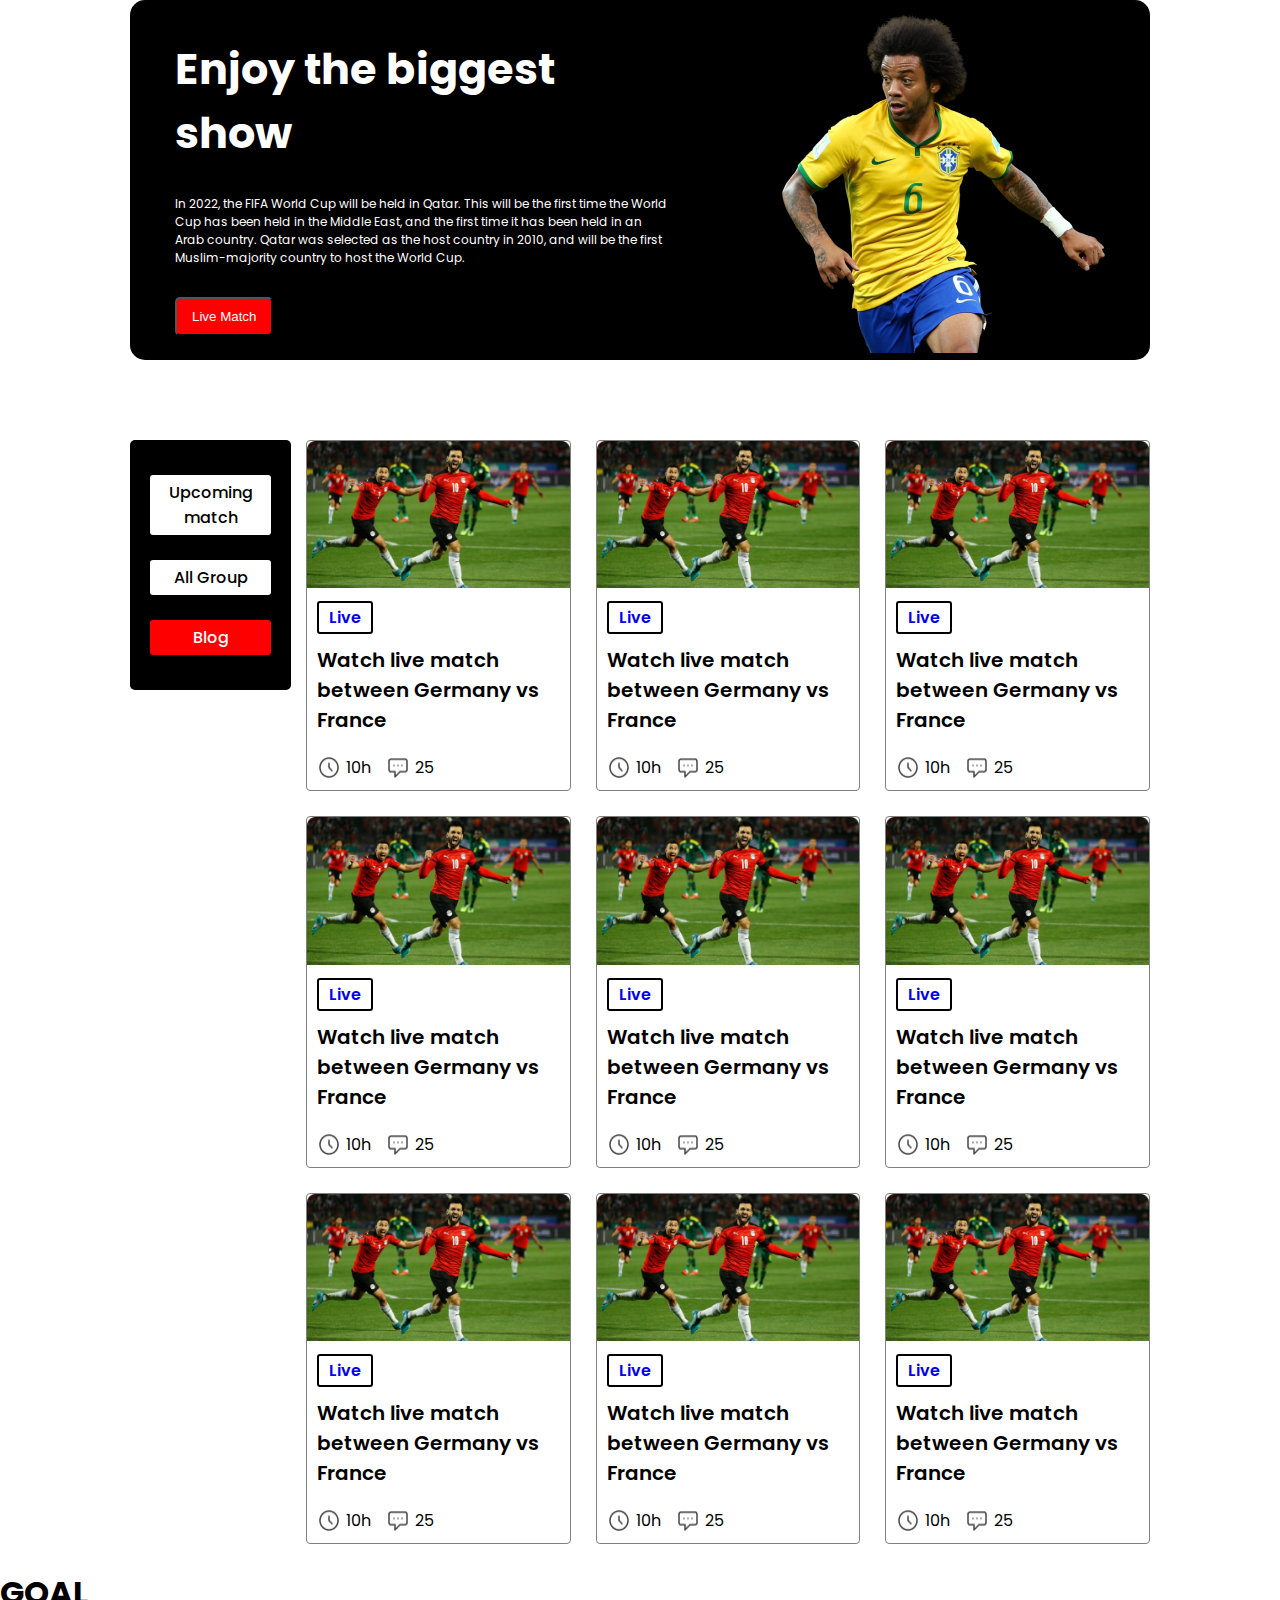
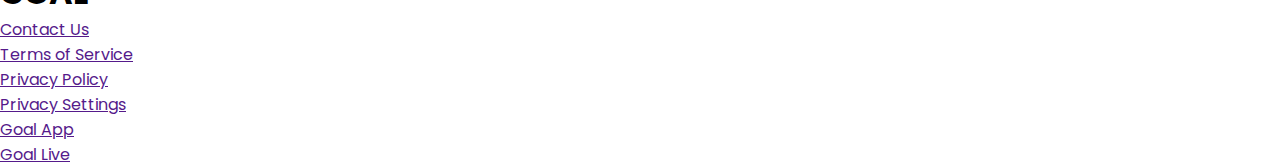
==== index.html @ 54ca9e12 "main section updated" ====
<!DOCTYPE html>
<html lang="en">

<head>
    <meta charset="UTF-8">
    <meta http-equiv="X-UA-Compatible" content="IE=edge">
    <meta name="viewport" content="width=device-width, initial-scale=1.0">
    <link rel="stylesheet" href="https://cdnjs.cloudflare.com/ajax/libs/font-awesome/6.1.1/css/all.min.css"
        integrity="sha512-KfkfwYDsLkIlwQp6LFnl8zNdLGxu9YAA1QvwINks4PhcElQSvqcyVLLD9aMhXd13uQjoXtEKNosOWaZqXgel0g=="
        crossorigin="anonymous" referrerpolicy="no-referrer" />
    <link rel="preconnect" href="https://fonts.googleapis.com">
    <link rel="preconnect" href="https://fonts.gstatic.com" crossorigin>
    <link
        href="https://fonts.googleapis.com/css2?family=Poppins:wght@400;600;700&family=Quicksand&family=Roboto+Condensed&family=Wendy+One&display=swap"
        rel="stylesheet">
    <link rel="stylesheet" href="style.css">
    <title>FIFA-Worldcup</title>
</head>

<body>

    <!-- Header section start -->
    <header class="mx-130 flex-container">
        <div class="header__left">
            <h1 class="title">Enjoy the biggest show</h1>
            <p>In 2022, the FIFA World Cup will be held in Qatar. This will be the first time the World Cup has been
                held in the Middle East, and the first time it has been held in an Arab country. Qatar was selected as
                the host country in 2010, and will be the first Muslim-majority country to host the World Cup.</p>
            <button>Live Match <i class="fa-solid fa-angle-right"></i></button>

        </div>
        <div class="header__right">
            <img src="images/Banner Image.png" alt="">
        </div>
    </header>

    <!-- Header section end -->

    <!-- Section start -->
    <section class="mx-130 flex-container">
        <aside>
            <nav>
                <ul>
                    <li> <a href="#">Upcoming match</a></li>
                    <li> <a href="#">All Group</a></li>
                    <li class="active"> <a href="#">Blog</a></li>

                </ul>
            </nav>
        </aside>
        <main>
            <div class="card">
                <img class="card-image" src="images/Blog Image.png" alt="">
                <div class="card-body">
                    <a href="#">Live</a>
                    <h2 class="card-title">Watch live match between Germany vs France</h2>
                </div>


                <div class="card-footer">
                    <div class="flex-container mr-15">
                        <img src="icon/Time Icon.png" alt="">
                        <p>10h</p>
                    </div>
                    <div class="flex-container">
                        <img src="icon/Chat Icon.png" alt="">
                        <p>25</p>
                    </div>
                </div>



            </div>
            <div class="card">
                <img class="card-image" src="images/Blog Image.png" alt="">
                <div class="card-body">
                    <a href="#">Live</a>
                    <h2 class="card-title">Watch live match between Germany vs France</h2>
                </div>


                <div class="card-footer">
                    <div class="flex-container mr-15">
                        <img src="icon/Time Icon.png" alt="">
                        <p>10h</p>
                    </div>
                    <div class="flex-container">
                        <img src="icon/Chat Icon.png" alt="">
                        <p>25</p>
                    </div>
                </div>



            </div>            <div class="card">
                <img class="card-image" src="images/Blog Image.png" alt="">
                <div class="card-body">
                    <a href="#">Live</a>
                    <h2 class="card-title">Watch live match between Germany vs France</h2>
                </div>


                <div class="card-footer">
                    <div class="flex-container mr-15">
                        <img src="icon/Time Icon.png" alt="">
                        <p>10h</p>
                    </div>
                    <div class="flex-container">
                        <img src="icon/Chat Icon.png" alt="">
                        <p>25</p>
                    </div>
                </div>



            </div>            <div class="card">
                <img class="card-image" src="images/Blog Image.png" alt="">
                <div class="card-body">
                    <a href="#">Live</a>
                    <h2 class="card-title">Watch live match between Germany vs France</h2>
                </div>


                <div class="card-footer">
                    <div class="flex-container mr-15">
                        <img src="icon/Time Icon.png" alt="">
                        <p>10h</p>
                    </div>
                    <div class="flex-container">
                        <img src="icon/Chat Icon.png" alt="">
                        <p>25</p>
                    </div>
                </div>



            </div>            <div class="card">
                <img class="card-image" src="images/Blog Image.png" alt="">
                <div class="card-body">
                    <a href="#">Live</a>
                    <h2 class="card-title">Watch live match between Germany vs France</h2>
                </div>


                <div class="card-footer">
                    <div class="flex-container mr-15">
                        <img src="icon/Time Icon.png" alt="">
                        <p>10h</p>
                    </div>
                    <div class="flex-container">
                        <img src="icon/Chat Icon.png" alt="">
                        <p>25</p>
                    </div>
                </div>



            </div>            <div class="card">
                <img class="card-image" src="images/Blog Image.png" alt="">
                <div class="card-body">
                    <a href="#">Live</a>
                    <h2 class="card-title">Watch live match between Germany vs France</h2>
                </div>


                <div class="card-footer">
                    <div class="flex-container mr-15">
                        <img src="icon/Time Icon.png" alt="">
                        <p>10h</p>
                    </div>
                    <div class="flex-container">
                        <img src="icon/Chat Icon.png" alt="">
                        <p>25</p>
                    </div>
                </div>



            </div>            <div class="card">
                <img class="card-image" src="images/Blog Image.png" alt="">
                <div class="card-body">
                    <a href="#">Live</a>
                    <h2 class="card-title">Watch live match between Germany vs France</h2>
                </div>


                <div class="card-footer">
                    <div class="flex-container mr-15">
                        <img src="icon/Time Icon.png" alt="">
                        <p>10h</p>
                    </div>
                    <div class="flex-container">
                        <img src="icon/Chat Icon.png" alt="">
                        <p>25</p>
                    </div>
                </div>



            </div>            <div class="card">
                <img class="card-image" src="images/Blog Image.png" alt="">
                <div class="card-body">
                    <a href="#">Live</a>
                    <h2 class="card-title">Watch live match between Germany vs France</h2>
                </div>


                <div class="card-footer">
                    <div class="flex-container mr-15">
                        <img src="icon/Time Icon.png" alt="">
                        <p>10h</p>
                    </div>
                    <div class="flex-container">
                        <img src="icon/Chat Icon.png" alt="">
                        <p>25</p>
                    </div>
                </div>



            </div>            <div class="card">
                <img class="card-image" src="images/Blog Image.png" alt="">
                <div class="card-body">
                    <a href="#">Live</a>
                    <h2 class="card-title">Watch live match between Germany vs France</h2>
                </div>


                <div class="card-footer">
                    <div class="flex-container mr-15">
                        <img src="icon/Time Icon.png" alt="">
                        <p>10h</p>
                    </div>
                    <div class="flex-container">
                        <img src="icon/Chat Icon.png" alt="">
                        <p>25</p>
                    </div>
                </div>



            </div>
            
        </main>

    </section>
    <!-- Section End-->

    <footer>
        <div class="title">
            <h1>GOAL</h1>
        </div>
        <nav class="footer-menu">
            <ul>
                <li><a href="">Contact Us</a></li>
                <li><a href="">Terms of Service</a></li>
                <li><a href="">Privacy Policy</a></li>
                <li><a href="">Privacy Settings</a></li>
                <li><a href="">Goal App</a></li>
                <li><a href="">Goal Live</a></li>
            </ul>
        </nav>
        <div class="social">
            <i class="fa-brands fa-facebook"></i>
            <i class="fa-brands fa-twitter"></i>
            <i class="fa-brands fa-instagram"></i>
        </div>
    </footer>
</body>

</html>
---- style.css ----
* {
    margin: 0;
    padding: 0;

}

body {
    font-family: 'Poppins', sans-serif;
    /* font-family: 'Quicksand', sans-serif;
font-family: 'Roboto Condensed', sans-serif;
font-family: 'Wendy One', sans-serif; */
}

.flex-container {
    display: flex;
}

.mx-130 {
    margin: 0 130px;
}




header {
    background-color: black;
    color: white;
    display: flex;
    align-items: center;
    justify-content: center;
    margin-top: 42px;
    padding: 13px 45px 0;
    border-radius: 15px;

}


.header__left {
    padding-right: 40px;

}

.header__left .title {
    font-size: 43px;
    font-weight: 700;
    padding-bottom: 30px;

}

.header__left p {
    font-size: 12px;
    font-weight: 400;
    padding-bottom: 30px;
}

.header__left button {
    color: white;
    background-color: red;
    padding: 10px 15px;
    border-radius: 5px;
}

.header__right {
    padding-left: 70px;

}

section {
    display: flex;
    margin-top: 55px !important;
}

aside {
    width: 300px;
    padding: 25px 0;
    margin-right: 15px;

}

aside ul {
    background-color: black;
    list-style: none;
    border-radius: 5px;
    padding: 10px;
}

aside ul li {
    background-color: white;
    margin: 25px 10px;
    padding: 5px;
    border-radius: 3px;
    text-align: center;
}

aside ul li a {
    text-decoration: none;
    color: black;
    font-weight: 500;
}

.active {
    background-color: red;
}

.active a {
    color: white;
}

main {
    padding: 25px 0;
    display: grid;
    grid-template-columns: repeat(3, 1fr);
    gap: 25px;
}

.card {
    border: 1px grey solid;
    border-radius: 4px;

}

.card-image {
    width: 100%;
}

.card-body {
    padding: 10px;
}

.card-body a {
    text-decoration: none;
    font-weight: 600;
    border: 2px black solid;
    border-radius: 3px;
    padding: 3px 10px;

}

.card-title {
    font-size: 20px;
    font-weight: 600;
    margin-top: 15px;
}

.card-footer {
    display: flex;
    align-items: center;
    padding: 10px;
}

.card-footer img {
    padding-right: 5px;
}

.mr-15 {
    margin-right: 15px;
}
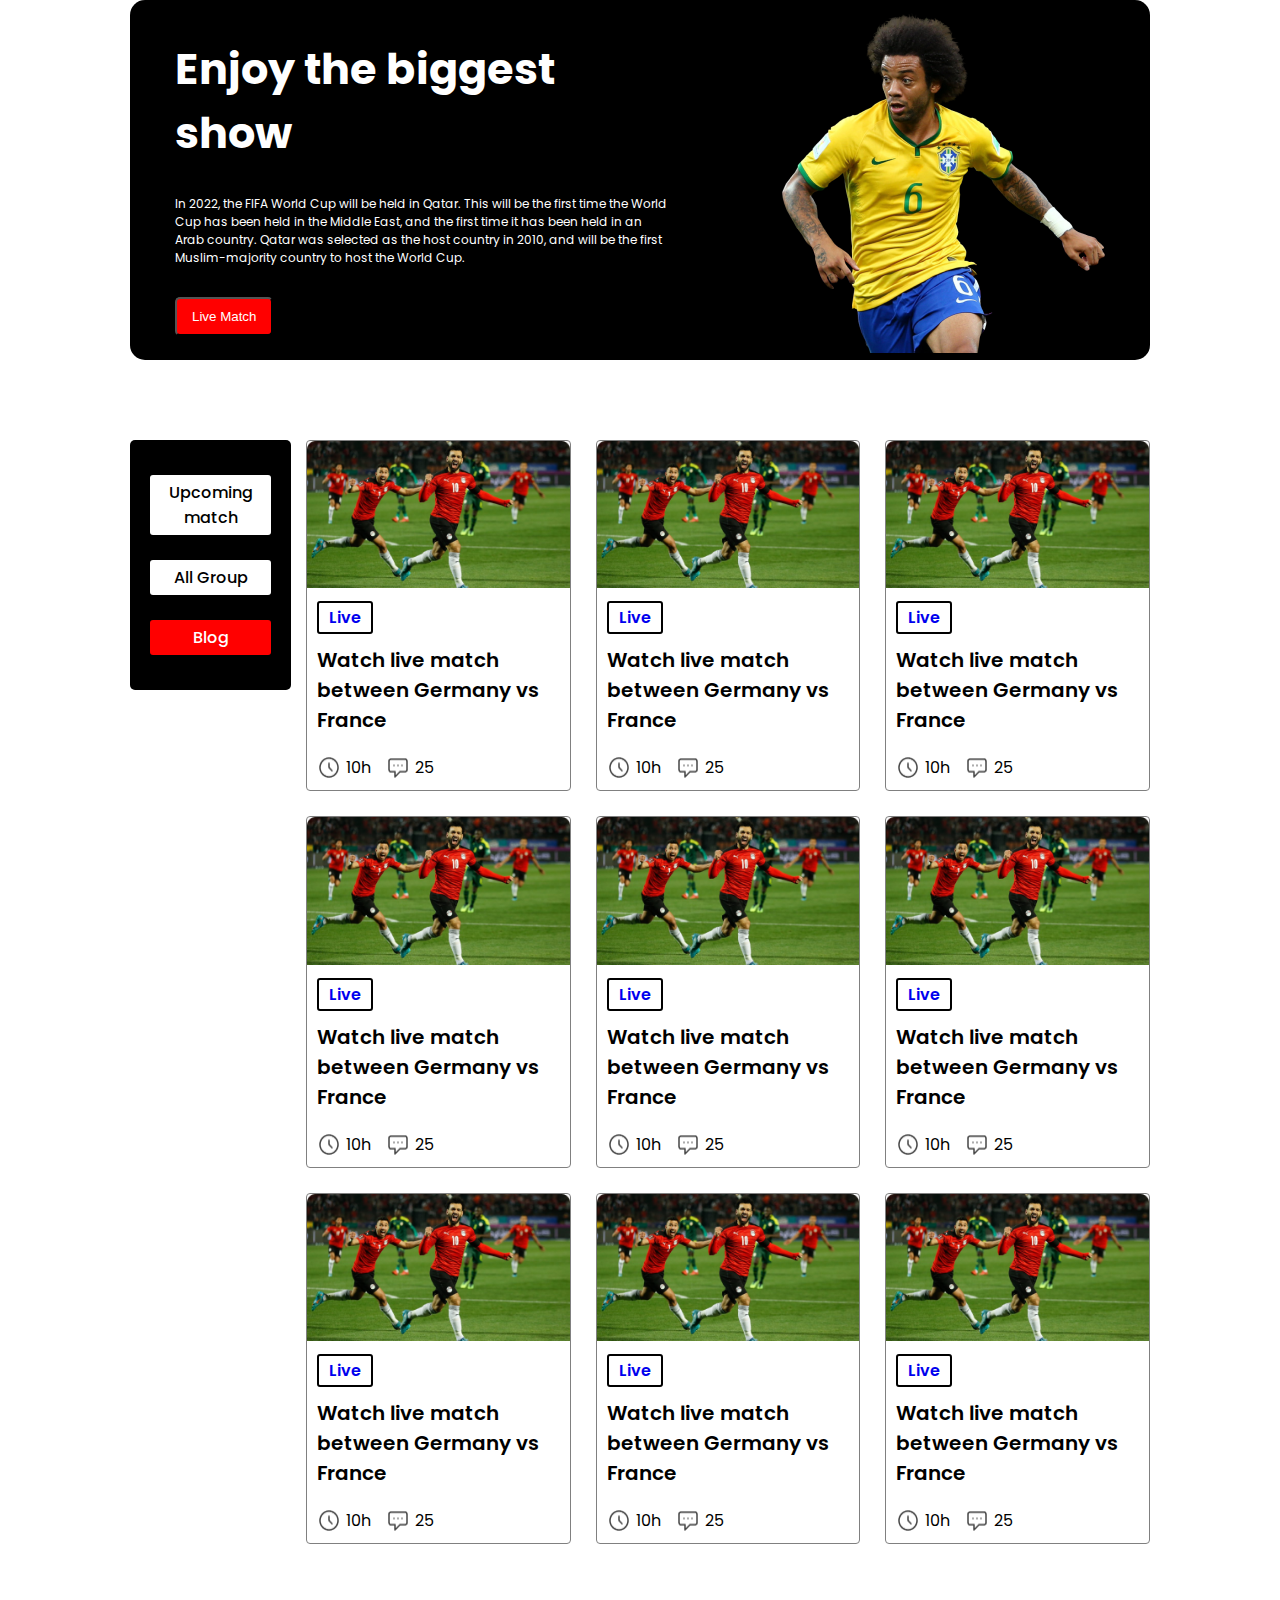
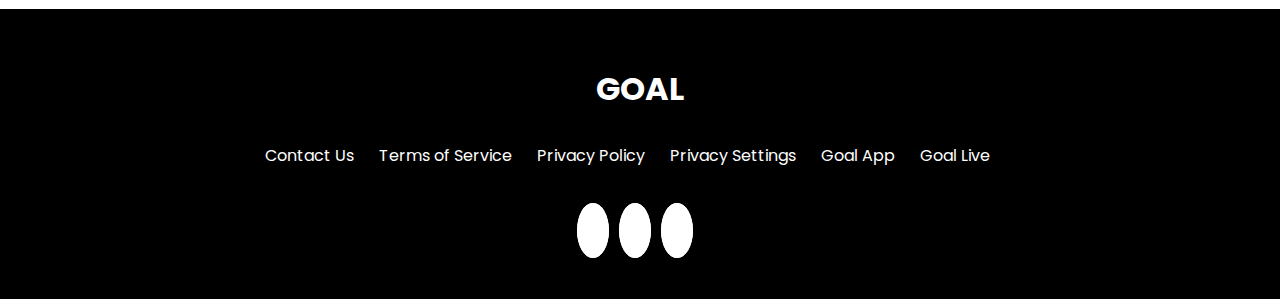
==== commit 4d5741c3: "index.html complete" ====
--- a/index.html
+++ b/index.html
@@ -92,166 +92,173 @@
 
 
 
-            </div>            <div class="card">
-                <img class="card-image" src="images/Blog Image.png" alt="">
-                <div class="card-body">
-                    <a href="#">Live</a>
-                    <h2 class="card-title">Watch live match between Germany vs France</h2>
-                </div>
-
-
-                <div class="card-footer">
-                    <div class="flex-container mr-15">
-                        <img src="icon/Time Icon.png" alt="">
-                        <p>10h</p>
-                    </div>
-                    <div class="flex-container">
-                        <img src="icon/Chat Icon.png" alt="">
-                        <p>25</p>
-                    </div>
-                </div>
-
-
-
-            </div>            <div class="card">
-                <img class="card-image" src="images/Blog Image.png" alt="">
-                <div class="card-body">
-                    <a href="#">Live</a>
-                    <h2 class="card-title">Watch live match between Germany vs France</h2>
-                </div>
-
-
-                <div class="card-footer">
-                    <div class="flex-container mr-15">
-                        <img src="icon/Time Icon.png" alt="">
-                        <p>10h</p>
-                    </div>
-                    <div class="flex-container">
-                        <img src="icon/Chat Icon.png" alt="">
-                        <p>25</p>
-                    </div>
-                </div>
-
-
-
-            </div>            <div class="card">
-                <img class="card-image" src="images/Blog Image.png" alt="">
-                <div class="card-body">
-                    <a href="#">Live</a>
-                    <h2 class="card-title">Watch live match between Germany vs France</h2>
-                </div>
-
-
-                <div class="card-footer">
-                    <div class="flex-container mr-15">
-                        <img src="icon/Time Icon.png" alt="">
-                        <p>10h</p>
-                    </div>
-                    <div class="flex-container">
-                        <img src="icon/Chat Icon.png" alt="">
-                        <p>25</p>
-                    </div>
-                </div>
-
-
-
-            </div>            <div class="card">
-                <img class="card-image" src="images/Blog Image.png" alt="">
-                <div class="card-body">
-                    <a href="#">Live</a>
-                    <h2 class="card-title">Watch live match between Germany vs France</h2>
-                </div>
-
-
-                <div class="card-footer">
-                    <div class="flex-container mr-15">
-                        <img src="icon/Time Icon.png" alt="">
-                        <p>10h</p>
-                    </div>
-                    <div class="flex-container">
-                        <img src="icon/Chat Icon.png" alt="">
-                        <p>25</p>
-                    </div>
-                </div>
-
-
-
-            </div>            <div class="card">
-                <img class="card-image" src="images/Blog Image.png" alt="">
-                <div class="card-body">
-                    <a href="#">Live</a>
-                    <h2 class="card-title">Watch live match between Germany vs France</h2>
-                </div>
-
-
-                <div class="card-footer">
-                    <div class="flex-container mr-15">
-                        <img src="icon/Time Icon.png" alt="">
-                        <p>10h</p>
-                    </div>
-                    <div class="flex-container">
-                        <img src="icon/Chat Icon.png" alt="">
-                        <p>25</p>
-                    </div>
-                </div>
-
-
-
-            </div>            <div class="card">
-                <img class="card-image" src="images/Blog Image.png" alt="">
-                <div class="card-body">
-                    <a href="#">Live</a>
-                    <h2 class="card-title">Watch live match between Germany vs France</h2>
-                </div>
-
-
-                <div class="card-footer">
-                    <div class="flex-container mr-15">
-                        <img src="icon/Time Icon.png" alt="">
-                        <p>10h</p>
-                    </div>
-                    <div class="flex-container">
-                        <img src="icon/Chat Icon.png" alt="">
-                        <p>25</p>
-                    </div>
-                </div>
-
-
-
-            </div>            <div class="card">
-                <img class="card-image" src="images/Blog Image.png" alt="">
-                <div class="card-body">
-                    <a href="#">Live</a>
-                    <h2 class="card-title">Watch live match between Germany vs France</h2>
-                </div>
-
-
-                <div class="card-footer">
-                    <div class="flex-container mr-15">
-                        <img src="icon/Time Icon.png" alt="">
-                        <p>10h</p>
-                    </div>
-                    <div class="flex-container">
-                        <img src="icon/Chat Icon.png" alt="">
-                        <p>25</p>
-                    </div>
-                </div>
-
-
-
-            </div>
-            
+            </div>
+            <div class="card">
+                <img class="card-image" src="images/Blog Image.png" alt="">
+                <div class="card-body">
+                    <a href="#">Live</a>
+                    <h2 class="card-title">Watch live match between Germany vs France</h2>
+                </div>
+
+
+                <div class="card-footer">
+                    <div class="flex-container mr-15">
+                        <img src="icon/Time Icon.png" alt="">
+                        <p>10h</p>
+                    </div>
+                    <div class="flex-container">
+                        <img src="icon/Chat Icon.png" alt="">
+                        <p>25</p>
+                    </div>
+                </div>
+
+
+
+            </div>
+            <div class="card">
+                <img class="card-image" src="images/Blog Image.png" alt="">
+                <div class="card-body">
+                    <a href="#">Live</a>
+                    <h2 class="card-title">Watch live match between Germany vs France</h2>
+                </div>
+
+
+                <div class="card-footer">
+                    <div class="flex-container mr-15">
+                        <img src="icon/Time Icon.png" alt="">
+                        <p>10h</p>
+                    </div>
+                    <div class="flex-container">
+                        <img src="icon/Chat Icon.png" alt="">
+                        <p>25</p>
+                    </div>
+                </div>
+
+
+
+            </div>
+            <div class="card">
+                <img class="card-image" src="images/Blog Image.png" alt="">
+                <div class="card-body">
+                    <a href="#">Live</a>
+                    <h2 class="card-title">Watch live match between Germany vs France</h2>
+                </div>
+
+
+                <div class="card-footer">
+                    <div class="flex-container mr-15">
+                        <img src="icon/Time Icon.png" alt="">
+                        <p>10h</p>
+                    </div>
+                    <div class="flex-container">
+                        <img src="icon/Chat Icon.png" alt="">
+                        <p>25</p>
+                    </div>
+                </div>
+
+
+
+            </div>
+            <div class="card">
+                <img class="card-image" src="images/Blog Image.png" alt="">
+                <div class="card-body">
+                    <a href="#">Live</a>
+                    <h2 class="card-title">Watch live match between Germany vs France</h2>
+                </div>
+
+
+                <div class="card-footer">
+                    <div class="flex-container mr-15">
+                        <img src="icon/Time Icon.png" alt="">
+                        <p>10h</p>
+                    </div>
+                    <div class="flex-container">
+                        <img src="icon/Chat Icon.png" alt="">
+                        <p>25</p>
+                    </div>
+                </div>
+
+
+
+            </div>
+            <div class="card">
+                <img class="card-image" src="images/Blog Image.png" alt="">
+                <div class="card-body">
+                    <a href="#">Live</a>
+                    <h2 class="card-title">Watch live match between Germany vs France</h2>
+                </div>
+
+
+                <div class="card-footer">
+                    <div class="flex-container mr-15">
+                        <img src="icon/Time Icon.png" alt="">
+                        <p>10h</p>
+                    </div>
+                    <div class="flex-container">
+                        <img src="icon/Chat Icon.png" alt="">
+                        <p>25</p>
+                    </div>
+                </div>
+
+
+
+            </div>
+            <div class="card">
+                <img class="card-image" src="images/Blog Image.png" alt="">
+                <div class="card-body">
+                    <a href="#">Live</a>
+                    <h2 class="card-title">Watch live match between Germany vs France</h2>
+                </div>
+
+
+                <div class="card-footer">
+                    <div class="flex-container mr-15">
+                        <img src="icon/Time Icon.png" alt="">
+                        <p>10h</p>
+                    </div>
+                    <div class="flex-container">
+                        <img src="icon/Chat Icon.png" alt="">
+                        <p>25</p>
+                    </div>
+                </div>
+
+
+
+            </div>
+            <div class="card">
+                <img class="card-image" src="images/Blog Image.png" alt="">
+                <div class="card-body">
+                    <a href="#">Live</a>
+                    <h2 class="card-title">Watch live match between Germany vs France</h2>
+                </div>
+
+
+                <div class="card-footer">
+                    <div class="flex-container mr-15">
+                        <img src="icon/Time Icon.png" alt="">
+                        <p>10h</p>
+                    </div>
+                    <div class="flex-container">
+                        <img src="icon/Chat Icon.png" alt="">
+                        <p>25</p>
+                    </div>
+                </div>
+
+
+
+            </div>
+
         </main>
 
     </section>
     <!-- Section End-->
 
     <footer>
-        <div class="title">
+        <div class="footer-title">
             <h1>GOAL</h1>
         </div>
         <nav class="footer-menu">
-            <ul>
+            <ul class="flex-container">
                 <li><a href="">Contact Us</a></li>
                 <li><a href="">Terms of Service</a></li>
                 <li><a href="">Privacy Policy</a></li>
@@ -261,9 +268,12 @@
             </ul>
         </nav>
         <div class="social">
-            <i class="fa-brands fa-facebook"></i>
-            <i class="fa-brands fa-twitter"></i>
-            <i class="fa-brands fa-instagram"></i>
+            <a href=""><i class="fa-brands fa-facebook"></i></a>
+            <a href=""><i class="fa-brands fa-twitter"></i></a>
+            <a href=""><i class="fa-brands fa-instagram"></i></a>
+
+
+
         </div>
     </footer>
 </body>
--- a/style.css
+++ b/style.css
@@ -154,4 +154,53 @@
 
 .mr-15 {
     margin-right: 15px;
+}
+
+footer {
+    background-color: black;
+    color: white;
+    text-align: center;
+    padding: 56px;
+    margin-top: 40px;
+}
+
+.footer-title {
+    margin-bottom: 30px;
+}
+
+.footer-menu {
+    margin-bottom: 30px;
+}
+
+.footer-menu ul {
+    list-style: none;
+    align-items: center;
+    justify-content: center;
+
+}
+
+.footer-menu ul li {
+    padding-right: 25px;
+}
+
+.footer-menu ul li a {
+    text-decoration: none;
+    color: white;
+
+}
+
+.social {
+    margin-top: 50px;
+}
+
+.social a {
+    color: black;
+    padding: 15px;
+    border: 1px white solid;
+    border-radius: 100%;
+    margin-right: 10px;
+    background-color: white;
+
+
+
 }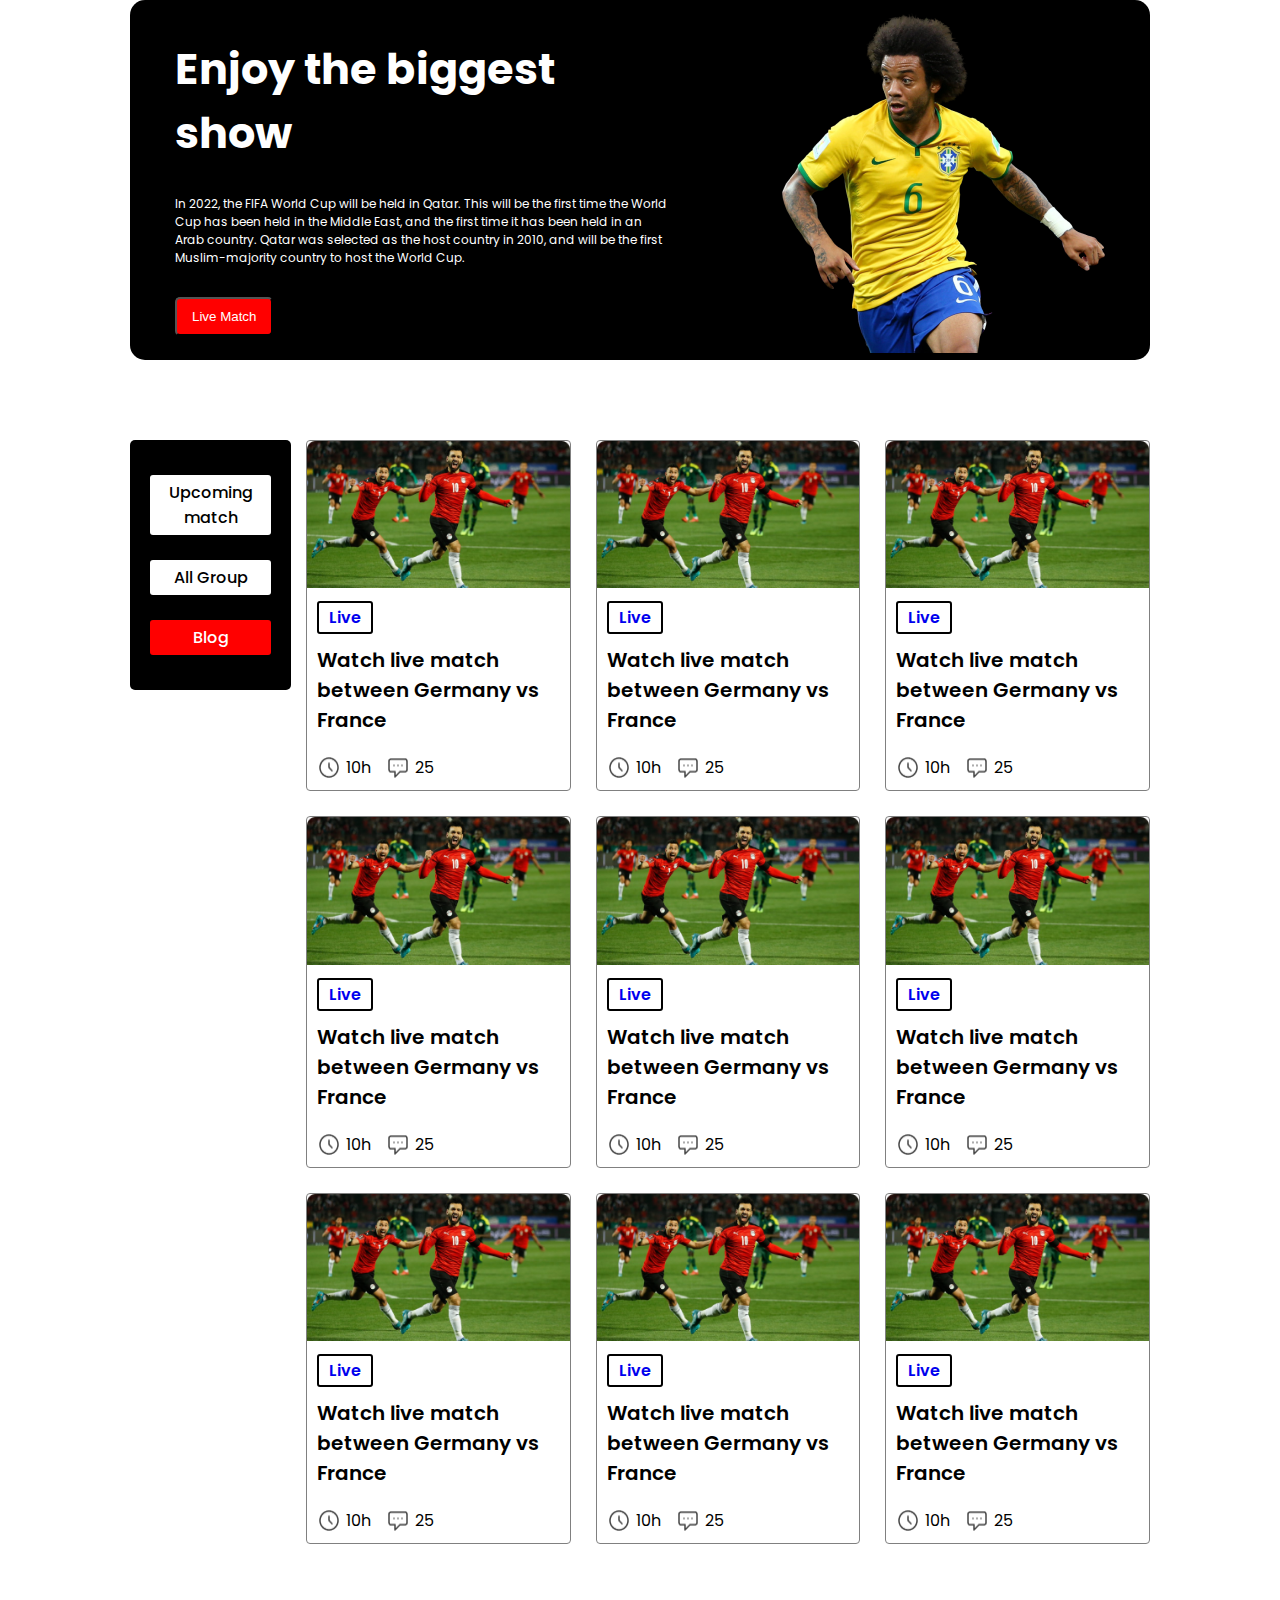
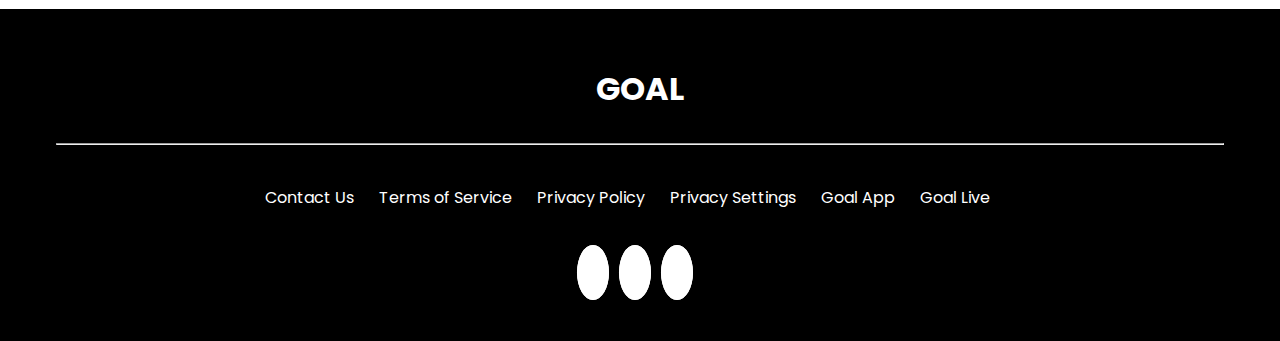
==== commit ee023745: "index.html complete" ====
--- a/index.html
+++ b/index.html
@@ -257,6 +257,7 @@
         <div class="footer-title">
             <h1>GOAL</h1>
         </div>
+        <hr>
         <nav class="footer-menu">
             <ul class="flex-container">
                 <li><a href="">Contact Us</a></li>
@@ -268,9 +269,9 @@
             </ul>
         </nav>
         <div class="social">
-            <a href=""><i class="fa-brands fa-facebook"></i></a>
-            <a href=""><i class="fa-brands fa-twitter"></i></a>
-            <a href=""><i class="fa-brands fa-instagram"></i></a>
+            <a href="https://www.facebook.com/"><i class="fa-brands fa-facebook"></i></a>
+            <a href="https://twitter.com/"><i class="fa-brands fa-twitter"></i></a>
+            <a href="https://instagram.com/"><i class="fa-brands fa-instagram"></i></a>
 
 
 
--- a/style.css
+++ b/style.css
@@ -162,6 +162,12 @@
     text-align: center;
     padding: 56px;
     margin-top: 40px;
+}
+
+footer hr {
+    margin-bottom: 40px;
+    background-color: gray;
+    color: gray;
 }
 
 .footer-title {
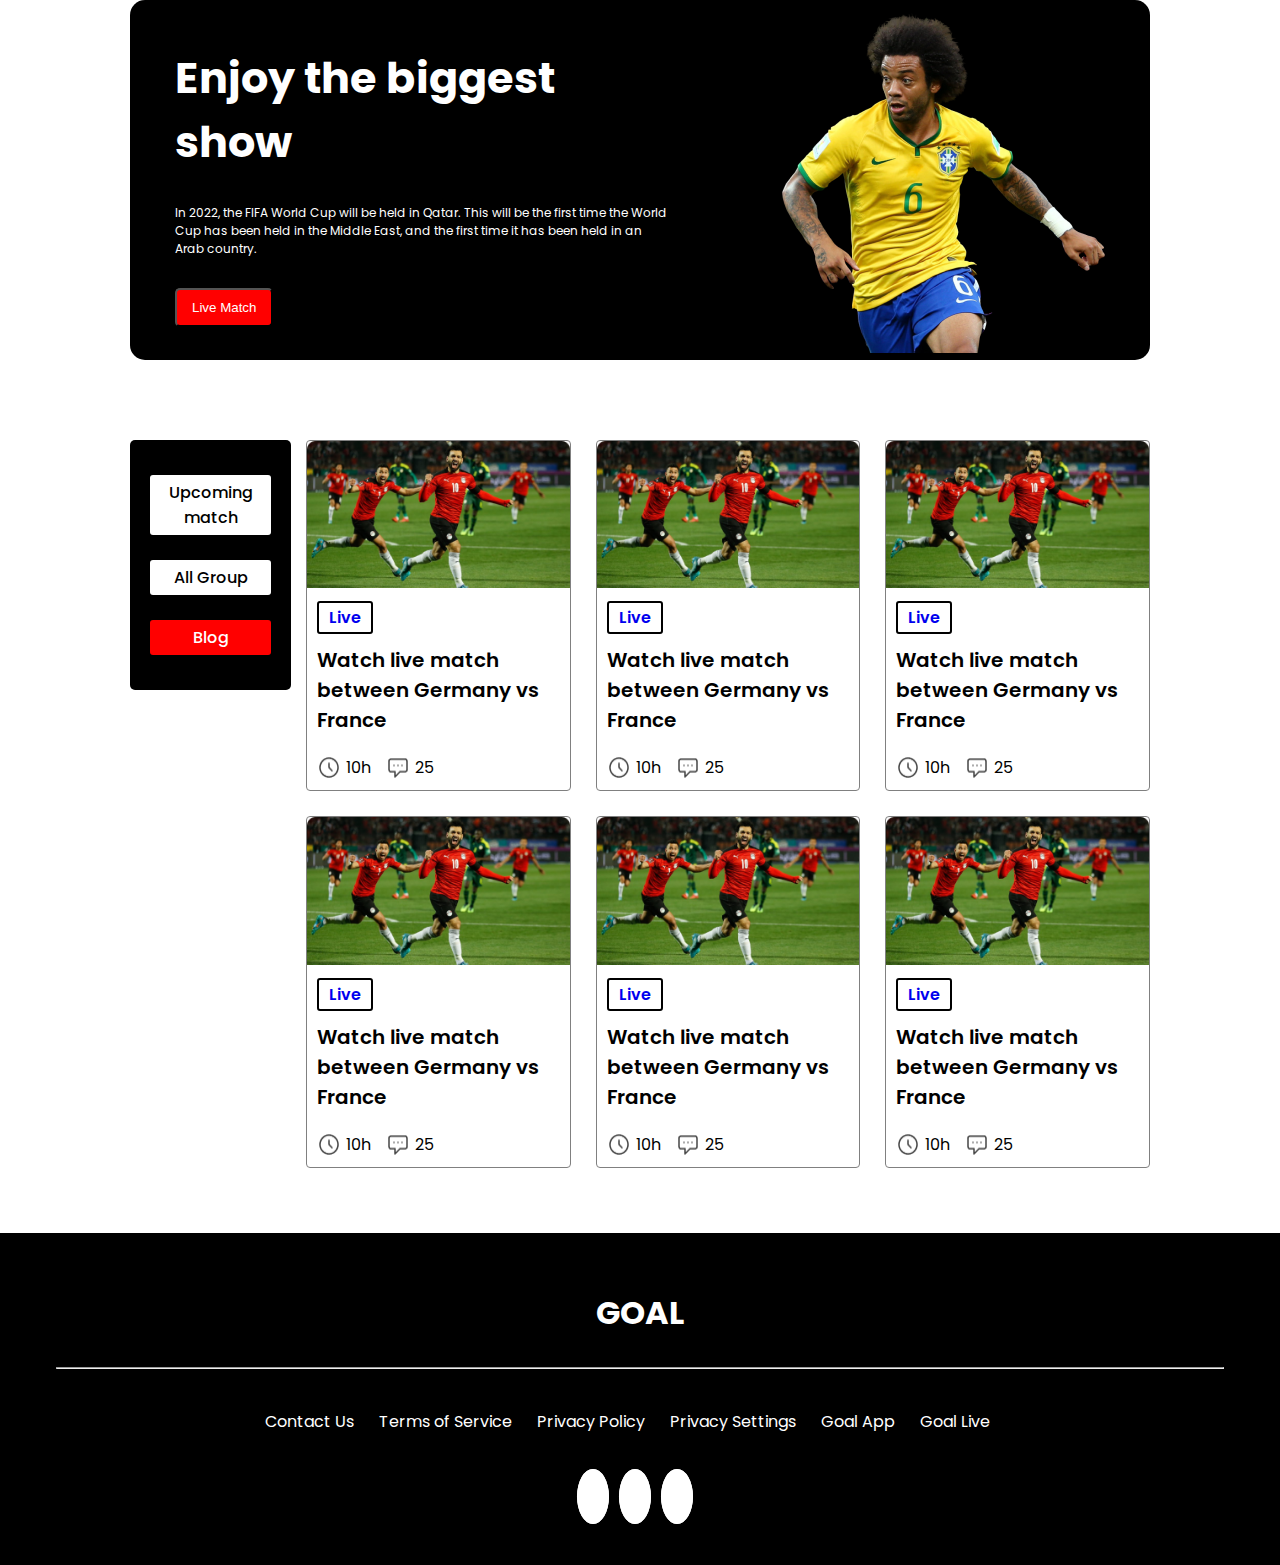
==== commit 1d71cb87: "header reponsive" ====
--- a/index.html
+++ b/index.html
@@ -24,8 +24,7 @@
         <div class="header__left">
             <h1 class="title">Enjoy the biggest show</h1>
             <p>In 2022, the FIFA World Cup will be held in Qatar. This will be the first time the World Cup has been
-                held in the Middle East, and the first time it has been held in an Arab country. Qatar was selected as
-                the host country in 2010, and will be the first Muslim-majority country to host the World Cup.</p>
+                held in the Middle East, and the first time it has been held in an Arab country. </p>
             <button>Live Match <i class="fa-solid fa-angle-right"></i></button>
 
         </div>
@@ -37,7 +36,7 @@
     <!-- Header section end -->
 
     <!-- Section start -->
-    <section class="mx-130 flex-container">
+    <section class="mx-130 ">
         <aside>
             <nav>
                 <ul>
@@ -49,203 +48,142 @@
             </nav>
         </aside>
         <main>
-            <div class="card">
-                <img class="card-image" src="images/Blog Image.png" alt="">
-                <div class="card-body">
-                    <a href="#">Live</a>
-                    <h2 class="card-title">Watch live match between Germany vs France</h2>
-                </div>
-
-
-                <div class="card-footer">
-                    <div class="flex-container mr-15">
-                        <img src="icon/Time Icon.png" alt="">
-                        <p>10h</p>
-                    </div>
-                    <div class="flex-container">
-                        <img src="icon/Chat Icon.png" alt="">
-                        <p>25</p>
-                    </div>
-                </div>
-
-
-
-            </div>
-            <div class="card">
-                <img class="card-image" src="images/Blog Image.png" alt="">
-                <div class="card-body">
-                    <a href="#">Live</a>
-                    <h2 class="card-title">Watch live match between Germany vs France</h2>
-                </div>
-
-
-                <div class="card-footer">
-                    <div class="flex-container mr-15">
-                        <img src="icon/Time Icon.png" alt="">
-                        <p>10h</p>
-                    </div>
-                    <div class="flex-container">
-                        <img src="icon/Chat Icon.png" alt="">
-                        <p>25</p>
-                    </div>
-                </div>
-
-
-
-            </div>
-            <div class="card">
-                <img class="card-image" src="images/Blog Image.png" alt="">
-                <div class="card-body">
-                    <a href="#">Live</a>
-                    <h2 class="card-title">Watch live match between Germany vs France</h2>
-                </div>
-
-
-                <div class="card-footer">
-                    <div class="flex-container mr-15">
-                        <img src="icon/Time Icon.png" alt="">
-                        <p>10h</p>
-                    </div>
-                    <div class="flex-container">
-                        <img src="icon/Chat Icon.png" alt="">
-                        <p>25</p>
-                    </div>
-                </div>
-
-
-
-            </div>
-            <div class="card">
-                <img class="card-image" src="images/Blog Image.png" alt="">
-                <div class="card-body">
-                    <a href="#">Live</a>
-                    <h2 class="card-title">Watch live match between Germany vs France</h2>
-                </div>
-
-
-                <div class="card-footer">
-                    <div class="flex-container mr-15">
-                        <img src="icon/Time Icon.png" alt="">
-                        <p>10h</p>
-                    </div>
-                    <div class="flex-container">
-                        <img src="icon/Chat Icon.png" alt="">
-                        <p>25</p>
-                    </div>
-                </div>
-
-
-
-            </div>
-            <div class="card">
-                <img class="card-image" src="images/Blog Image.png" alt="">
-                <div class="card-body">
-                    <a href="#">Live</a>
-                    <h2 class="card-title">Watch live match between Germany vs France</h2>
-                </div>
-
-
-                <div class="card-footer">
-                    <div class="flex-container mr-15">
-                        <img src="icon/Time Icon.png" alt="">
-                        <p>10h</p>
-                    </div>
-                    <div class="flex-container">
-                        <img src="icon/Chat Icon.png" alt="">
-                        <p>25</p>
-                    </div>
-                </div>
-
-
-
-            </div>
-            <div class="card">
-                <img class="card-image" src="images/Blog Image.png" alt="">
-                <div class="card-body">
-                    <a href="#">Live</a>
-                    <h2 class="card-title">Watch live match between Germany vs France</h2>
-                </div>
-
-
-                <div class="card-footer">
-                    <div class="flex-container mr-15">
-                        <img src="icon/Time Icon.png" alt="">
-                        <p>10h</p>
-                    </div>
-                    <div class="flex-container">
-                        <img src="icon/Chat Icon.png" alt="">
-                        <p>25</p>
-                    </div>
-                </div>
-
-
-
-            </div>
-            <div class="card">
-                <img class="card-image" src="images/Blog Image.png" alt="">
-                <div class="card-body">
-                    <a href="#">Live</a>
-                    <h2 class="card-title">Watch live match between Germany vs France</h2>
-                </div>
-
-
-                <div class="card-footer">
-                    <div class="flex-container mr-15">
-                        <img src="icon/Time Icon.png" alt="">
-                        <p>10h</p>
-                    </div>
-                    <div class="flex-container">
-                        <img src="icon/Chat Icon.png" alt="">
-                        <p>25</p>
-                    </div>
-                </div>
-
-
-
-            </div>
-            <div class="card">
-                <img class="card-image" src="images/Blog Image.png" alt="">
-                <div class="card-body">
-                    <a href="#">Live</a>
-                    <h2 class="card-title">Watch live match between Germany vs France</h2>
-                </div>
-
-
-                <div class="card-footer">
-                    <div class="flex-container mr-15">
-                        <img src="icon/Time Icon.png" alt="">
-                        <p>10h</p>
-                    </div>
-                    <div class="flex-container">
-                        <img src="icon/Chat Icon.png" alt="">
-                        <p>25</p>
-                    </div>
-                </div>
-
-
-
-            </div>
-            <div class="card">
-                <img class="card-image" src="images/Blog Image.png" alt="">
-                <div class="card-body">
-                    <a href="#">Live</a>
-                    <h2 class="card-title">Watch live match between Germany vs France</h2>
-                </div>
-
-
-                <div class="card-footer">
-                    <div class="flex-container mr-15">
-                        <img src="icon/Time Icon.png" alt="">
-                        <p>10h</p>
-                    </div>
-                    <div class="flex-container">
-                        <img src="icon/Chat Icon.png" alt="">
-                        <p>25</p>
-                    </div>
-                </div>
-
-
-
+
+            <div class="card">
+                <img class="card-image" src="images/Blog Image.png" alt="">
+                <div class="card-body">
+                    <a href="#">Live</a>
+                    <h2 class="card-title">Watch live match between Germany vs France</h2>
+                </div>
+
+
+                <div class="card-footer">
+                    <div class="flex-container mr-15">
+                        <img src="icon/Time Icon.png" alt="">
+                        <p>10h</p>
+                    </div>
+                    <div class="flex-container">
+                        <img src="icon/Chat Icon.png" alt="">
+                        <p>25</p>
+                    </div>
+                </div>
+
+
+
+            </div>
+            <div class="card">
+                <img class="card-image" src="images/Blog Image.png" alt="">
+                <div class="card-body">
+                    <a href="#">Live</a>
+                    <h2 class="card-title">Watch live match between Germany vs France</h2>
+                </div>
+
+
+                <div class="card-footer">
+                    <div class="flex-container mr-15">
+                        <img src="icon/Time Icon.png" alt="">
+                        <p>10h</p>
+                    </div>
+                    <div class="flex-container">
+                        <img src="icon/Chat Icon.png" alt="">
+                        <p>25</p>
+                    </div>
+                </div>
+
+
+
+            </div>
+            <div class="card">
+                <img class="card-image" src="images/Blog Image.png" alt="">
+                <div class="card-body">
+                    <a href="#">Live</a>
+                    <h2 class="card-title">Watch live match between Germany vs France</h2>
+                </div>
+
+
+                <div class="card-footer">
+                    <div class="flex-container mr-15">
+                        <img src="icon/Time Icon.png" alt="">
+                        <p>10h</p>
+                    </div>
+                    <div class="flex-container">
+                        <img src="icon/Chat Icon.png" alt="">
+                        <p>25</p>
+                    </div>
+                </div>
+
+
+
+            </div>
+            <div class="card">
+                <img class="card-image" src="images/Blog Image.png" alt="">
+                <div class="card-body">
+                    <a href="#">Live</a>
+                    <h2 class="card-title">Watch live match between Germany vs France</h2>
+                </div>
+
+
+                <div class="card-footer">
+                    <div class="flex-container mr-15">
+                        <img src="icon/Time Icon.png" alt="">
+                        <p>10h</p>
+                    </div>
+                    <div class="flex-container">
+                        <img src="icon/Chat Icon.png" alt="">
+                        <p>25</p>
+                    </div>
+                </div>
+
+
+
+            </div>
+            <div class="card">
+                <img class="card-image" src="images/Blog Image.png" alt="">
+                <div class="card-body">
+                    <a href="#">Live</a>
+                    <h2 class="card-title">Watch live match between Germany vs France</h2>
+                </div>
+
+
+                <div class="card-footer">
+                    <div class="flex-container mr-15">
+                        <img src="icon/Time Icon.png" alt="">
+                        <p>10h</p>
+                    </div>
+                    <div class="flex-container">
+                        <img src="icon/Chat Icon.png" alt="">
+                        <p>25</p>
+                    </div>
+                </div>
+
+
+
+            </div>
+            <div class="card">
+                <img class="card-image" src="images/Blog Image.png" alt="">
+                <div class="card-body">
+                    <a href="#">Live</a>
+                    <h2 class="card-title">Watch live match between Germany vs France</h2>
+                </div>
+
+
+                <div class="card-footer">
+                    <div class="flex-container mr-15">
+                        <img src="icon/Time Icon.png" alt="">
+                        <p>10h</p>
+                    </div>
+                    <div class="flex-container">
+                        <img src="icon/Chat Icon.png" alt="">
+                        <p>25</p>
+                    </div>
+                </div>
+
+
+
+            </div>
+            <div class="view">
+                <a href="">View All</a>
+        
             </div>
 
         </main>
--- a/style.css
+++ b/style.css
@@ -6,9 +6,6 @@
 
 body {
     font-family: 'Poppins', sans-serif;
-    /* font-family: 'Quicksand', sans-serif;
-font-family: 'Roboto Condensed', sans-serif;
-font-family: 'Wendy One', sans-serif; */
 }
 
 .flex-container {
@@ -156,6 +153,10 @@
     margin-right: 15px;
 }
 
+.view {
+    display: none;
+}
+
 footer {
     background-color: black;
     color: white;
@@ -207,6 +208,215 @@
     margin-right: 10px;
     background-color: white;
 
-
-
+}
+
+
+
+/* Small devices (portrait tablets and large phones, 600px and up) */
+@media only screen and (max-width: 600px) {
+
+    .mx-130 {
+        margin: 25px 15px;
+    }
+
+
+    header {
+        margin-top: 12px;
+        padding: 15px 25px 0;
+        border-radius: 10px;
+
+    }
+
+
+    .header__left {
+        padding-right: 5px;
+        width: 50%;
+
+    }
+
+    .header__left .title {
+        font-size: 20px;
+        font-weight: 700;
+        padding-bottom: 20px;
+
+    }
+
+    .header__left p {
+        font-size: 10px;
+        font-weight: 400;
+        padding-bottom: 20px;
+    }
+
+    .header__left button {
+        padding: 5px 10px;
+        border-radius: 5px;
+    }
+
+    .header__right {
+        padding-left: 25px;
+        width: 50%;
+
+    }
+
+    .header__right img {
+        width: 90%;
+    }
+
+    section {
+        display: block;
+        margin-top: 35px !important;
+    }
+
+    aside {
+
+        width: 95%;
+        padding: 15px 0;
+
+
+    }
+
+    aside ul {
+        display: flex;
+        align-items: center;
+        justify-content: space-between;
+        background-color: white;
+        list-style: none;
+        border-radius: 5px;
+        padding: 18px;
+    }
+
+    aside ul li {
+        background-color: white;
+        border: 1px black solid;
+        /* margin: 20px 25px; */
+        padding: 15px;
+        border-radius: 5px;
+        text-align: center;
+    }
+
+    aside ul li a {
+        text-decoration: none;
+        color: black;
+        font-weight: 500;
+    }
+
+    .active {
+        background-color: red;
+    }
+
+    .active a {
+        color: white;
+    }
+
+    main {
+        padding: 0;
+        display: grid;
+        grid-template-columns: repeat(2, 1fr);
+        gap: 15px;
+    }
+
+    .card {
+        border: 1px grey solid;
+        border-radius: 4px;
+
+    }
+
+    .card-image {
+        width: 100%;
+    }
+
+    .card-body {
+        padding: 10px;
+    }
+
+    .card-body a {
+        font-weight: 600;
+        border: 2px black solid;
+        border-radius: 3px;
+        padding: 3px 10px;
+
+    }
+
+    .card-title {
+        font-size: 18px;
+        margin-top: 15px;
+    }
+
+    .card-footer {
+        display: flex;
+        align-items: center;
+        padding: 10px;
+    }
+
+    .card-footer img {
+        padding-right: 5px;
+    }
+
+    .mr-15 {
+        margin-right: 15px;
+    }
+
+    .view {
+        width: 100%;
+        display: initial;
+        margin: 0 auto;
+
+    }
+
+    .view a {
+
+        text-align: center;
+
+    }
+
+    footer {
+        background-color: black;
+        color: white;
+        text-align: center;
+        padding: 56px;
+        margin-top: 40px;
+    }
+
+    footer hr {
+        margin-bottom: 40px;
+        background-color: gray;
+        color: gray;
+    }
+
+    .footer-title {
+        margin-bottom: 30px;
+    }
+
+    .footer-menu {
+        margin-bottom: 30px;
+    }
+
+    .footer-menu ul {
+        list-style: none;
+        align-items: center;
+        justify-content: center;
+
+    }
+
+    .footer-menu ul li {
+        padding-right: 25px;
+    }
+
+    .footer-menu ul li a {
+        text-decoration: none;
+        color: white;
+
+    }
+
+    .social {
+        margin-top: 50px;
+    }
+
+    .social a {
+        padding: 15px;
+        border: 1px white solid;
+        border-radius: 100%;
+        margin-right: 10px;
+
+    }
 }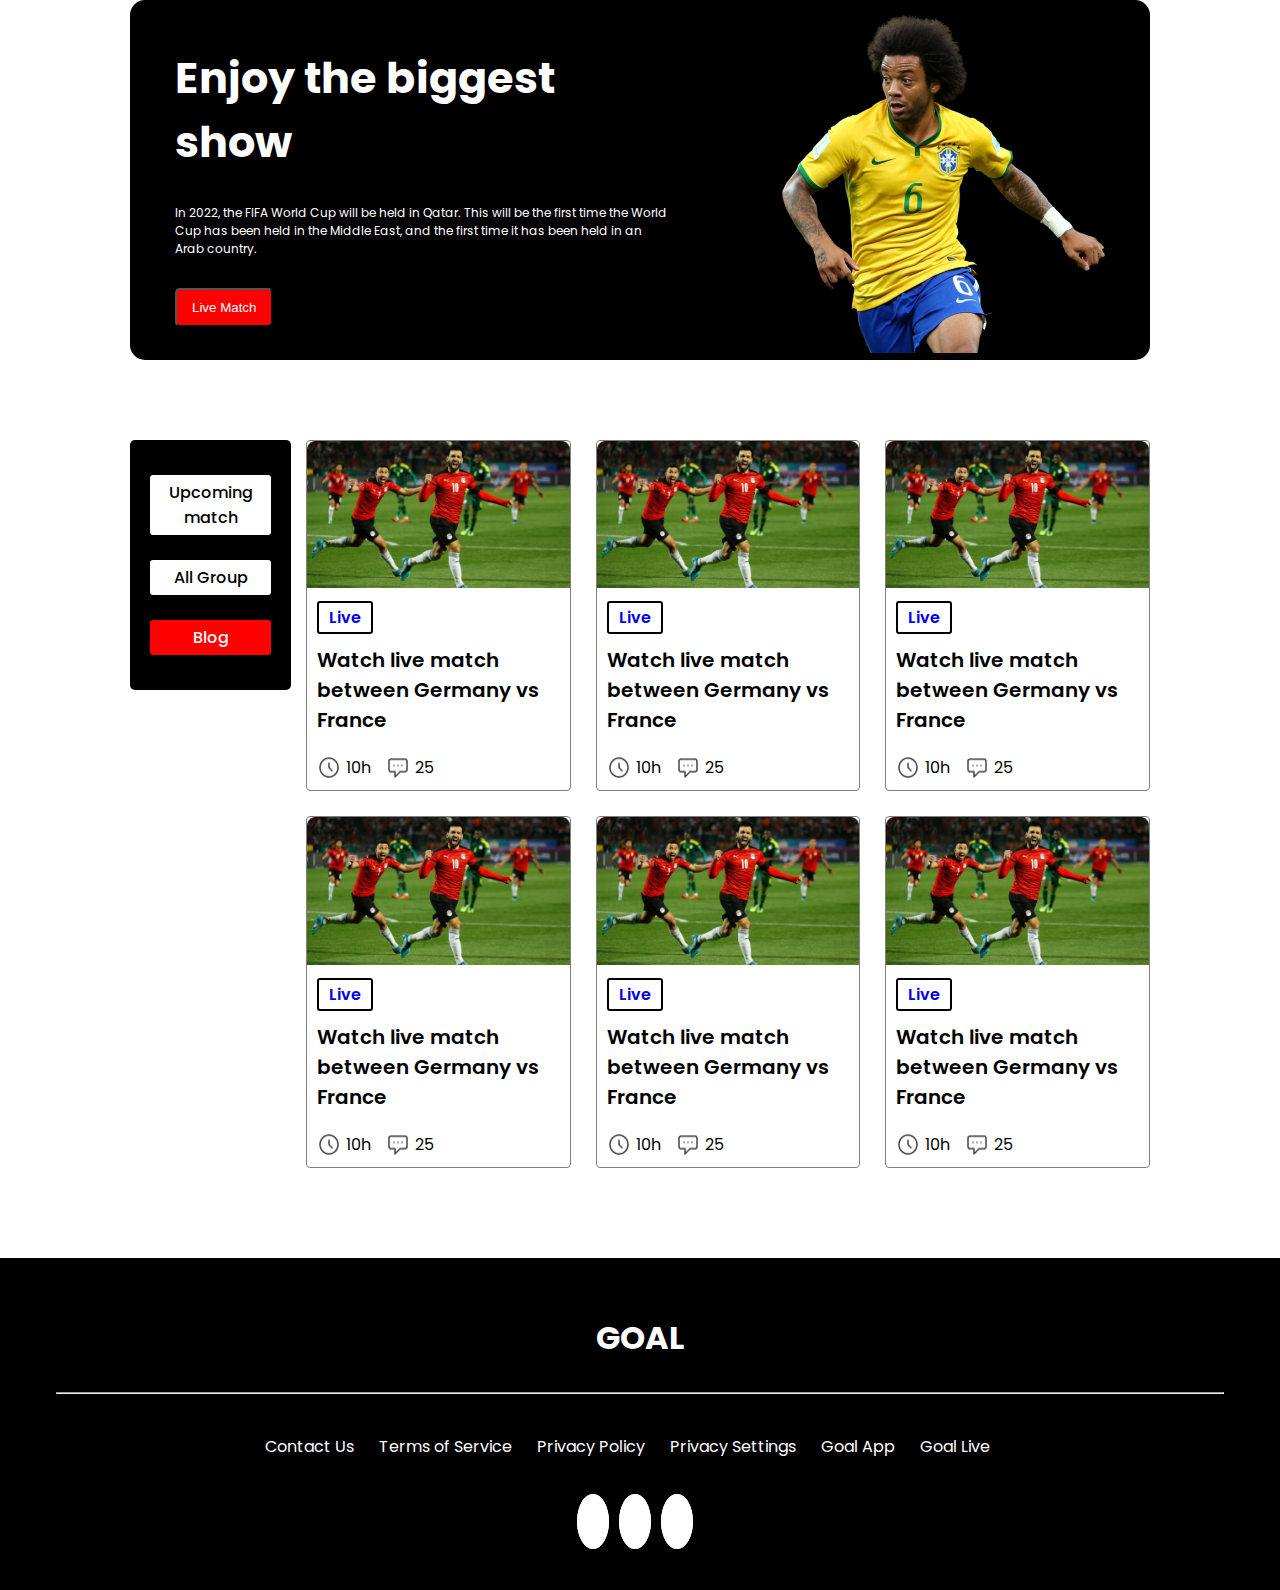
==== commit 0309db74: "tab done" ====
--- a/index.html
+++ b/index.html
@@ -181,14 +181,14 @@
 
 
             </div>
-            <div class="view">
-                <a href="">View All</a>
-        
-            </div>
 
         </main>
 
     </section>
+    <div class="view">
+        <a href="">View All</a>
+
+    </div>
     <!-- Section End-->
 
     <footer>
--- a/style.css
+++ b/style.css
@@ -154,7 +154,7 @@
 }
 
 .view {
-    display: none;
+    visibility: hidden;
 }
 
 footer {
@@ -222,8 +222,9 @@
 
     header {
         margin-top: 12px;
-        padding: 15px 25px 0;
+        padding: 15px 25px;
         border-radius: 10px;
+
 
     }
 
@@ -264,14 +265,13 @@
 
     section {
         display: block;
-        margin-top: 35px !important;
+        margin-top: -15px !important;
     }
 
     aside {
 
         width: 95%;
-        padding: 15px 0;
-
+        padding: 10px 0;
 
     }
 
@@ -282,30 +282,20 @@
         background-color: white;
         list-style: none;
         border-radius: 5px;
-        padding: 18px;
+        padding: 18px 0;
     }
 
     aside ul li {
         background-color: white;
-        border: 1px black solid;
-        /* margin: 20px 25px; */
-        padding: 15px;
+        border: 2px black solid;
+        font-size: 14px;
+        padding: 15px 40px;
         border-radius: 5px;
-        text-align: center;
-    }
-
-    aside ul li a {
-        text-decoration: none;
-        color: black;
-        font-weight: 500;
+
     }
 
     .active {
-        background-color: red;
-    }
-
-    .active a {
-        color: white;
+        padding: 15px 45px;
     }
 
     main {
@@ -315,108 +305,59 @@
         gap: 15px;
     }
 
-    .card {
-        border: 1px grey solid;
-        border-radius: 4px;
-
-    }
-
-    .card-image {
-        width: 100%;
-    }
-
-    .card-body {
-        padding: 10px;
-    }
-
-    .card-body a {
-        font-weight: 600;
-        border: 2px black solid;
-        border-radius: 3px;
-        padding: 3px 10px;
-
-    }
 
     .card-title {
         font-size: 18px;
         margin-top: 15px;
     }
 
-    .card-footer {
+    .view {
+        visibility: visible;
         display: flex;
+        justify-content: center;
         align-items: center;
-        padding: 10px;
-    }
-
-    .card-footer img {
-        padding-right: 5px;
-    }
-
-    .mr-15 {
-        margin-right: 15px;
-    }
-
-    .view {
-        width: 100%;
-        display: initial;
-        margin: 0 auto;
+
 
     }
 
     .view a {
-
-        text-align: center;
+        text-decoration: none;
+        border: 1px red solid;
+        color: white;
+        background-color: red;
+        padding: 5px 10px;
+        border-radius: 5px;
 
     }
 
     footer {
-        background-color: black;
-        color: white;
-        text-align: center;
-        padding: 56px;
-        margin-top: 40px;
+        padding: 46px;
     }
 
     footer hr {
-        margin-bottom: 40px;
-        background-color: gray;
-        color: gray;
+        margin-bottom: 30px;
     }
 
     .footer-title {
-        margin-bottom: 30px;
+        margin-bottom: 20px;
     }
 
     .footer-menu {
-        margin-bottom: 30px;
-    }
-
-    .footer-menu ul {
-        list-style: none;
-        align-items: center;
-        justify-content: center;
-
-    }
+        margin-bottom: 20px;
+    }
+
 
     .footer-menu ul li {
-        padding-right: 25px;
+        padding-right: 15px;
     }
 
     .footer-menu ul li a {
-        text-decoration: none;
-        color: white;
+        font-size: 10px;
 
     }
 
     .social {
-        margin-top: 50px;
-    }
-
-    .social a {
-        padding: 15px;
-        border: 1px white solid;
-        border-radius: 100%;
-        margin-right: 10px;
-
-    }
+        margin-top: 30px;
+    }
+
 }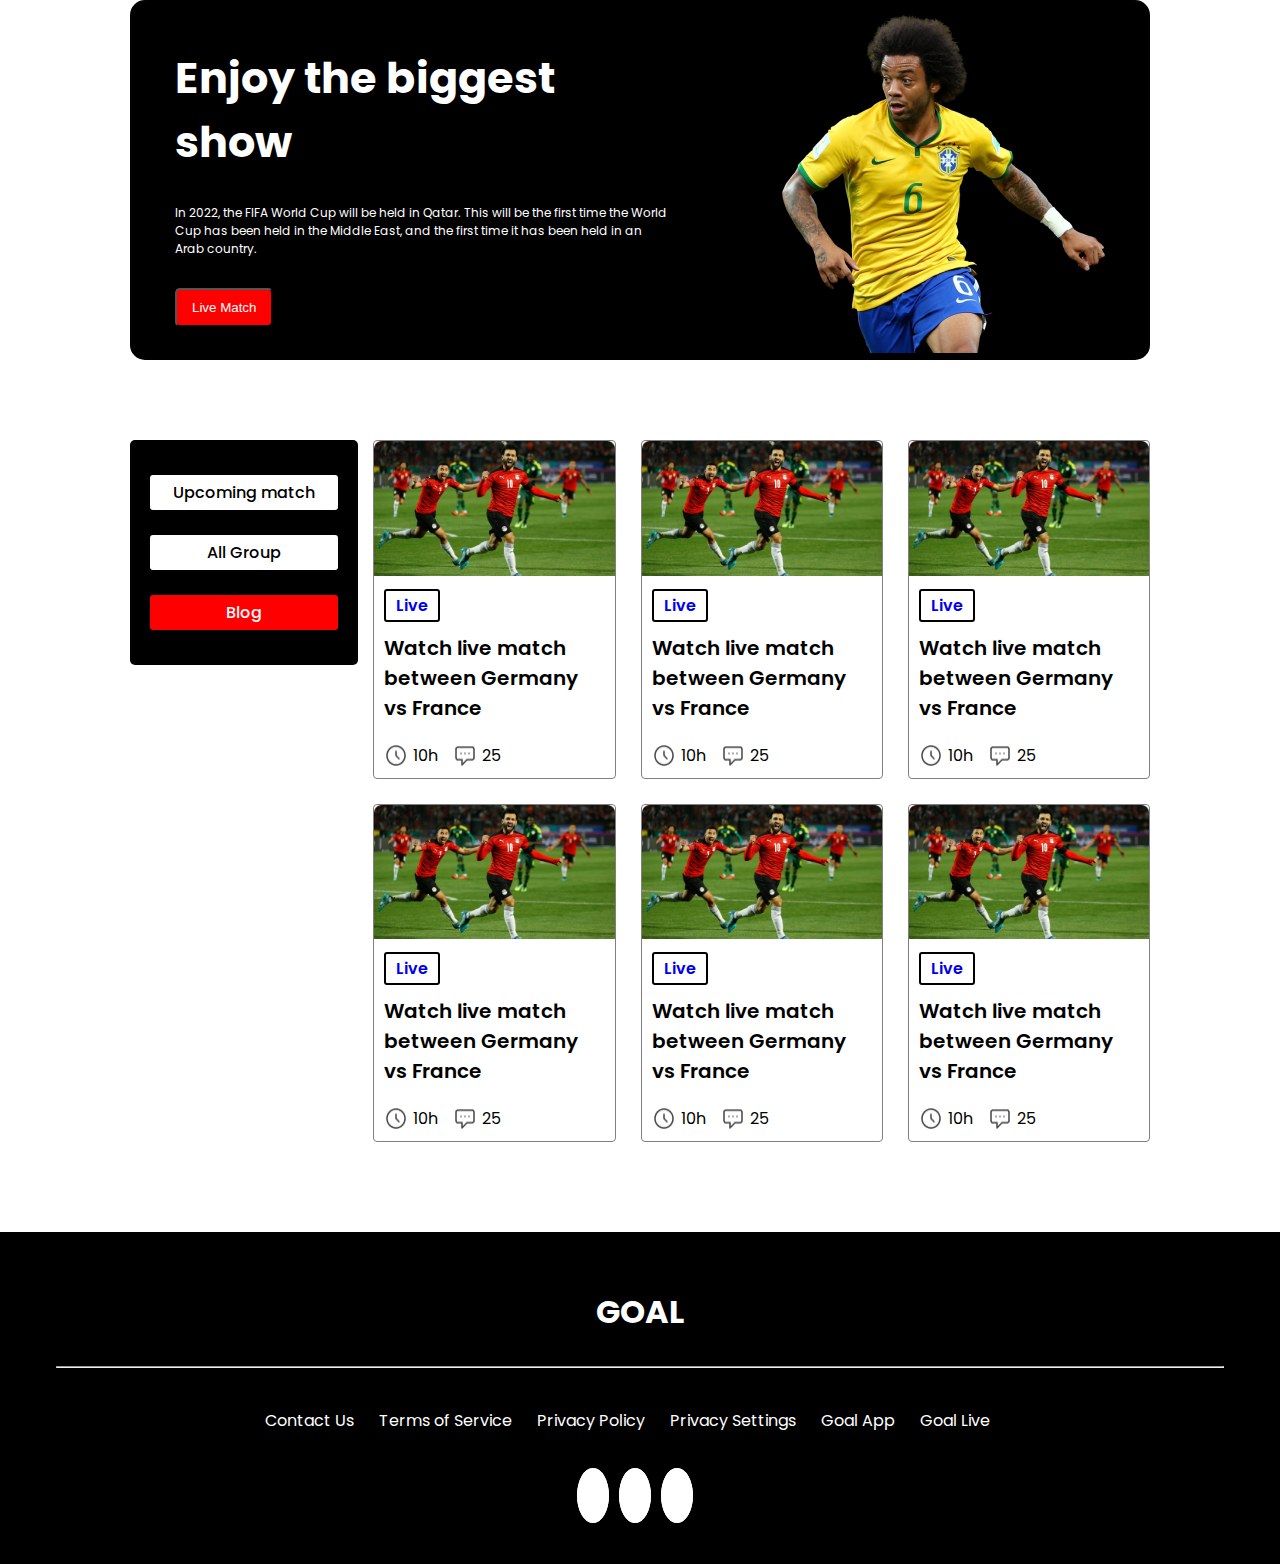
==== commit 179a0694: "Final File completed" ====
--- a/index.html
+++ b/index.html
@@ -14,7 +14,8 @@
         href="https://fonts.googleapis.com/css2?family=Poppins:wght@400;600;700&family=Quicksand&family=Roboto+Condensed&family=Wendy+One&display=swap"
         rel="stylesheet">
     <link rel="stylesheet" href="style.css">
-    <title>FIFA-Worldcup</title>
+    <link rel="shortcut icon" href="icon/favicon.webp" type="image/x-icon">
+    <title>FIFA Worldcup 2022 - The Biggest Show on the Earth </title>
 </head>
 
 <body>
@@ -40,9 +41,9 @@
         <aside>
             <nav>
                 <ul>
-                    <li> <a href="#">Upcoming match</a></li>
+                    <li> <a href="upcoming.html">Upcoming match</a></li>
                     <li> <a href="#">All Group</a></li>
-                    <li class="active"> <a href="#">Blog</a></li>
+                    <li class="active"> <a href="index.html">Blog</a></li>
 
                 </ul>
             </nav>
@@ -58,121 +59,121 @@
 
 
                 <div class="card-footer">
-                    <div class="flex-container mr-15">
-                        <img src="icon/Time Icon.png" alt="">
-                        <p>10h</p>
-                    </div>
-                    <div class="flex-container">
-                        <img src="icon/Chat Icon.png" alt="">
-                        <p>25</p>
-                    </div>
-                </div>
-
-
-
-            </div>
-            <div class="card">
-                <img class="card-image" src="images/Blog Image.png" alt="">
-                <div class="card-body">
-                    <a href="#">Live</a>
-                    <h2 class="card-title">Watch live match between Germany vs France</h2>
-                </div>
-
-
-                <div class="card-footer">
-                    <div class="flex-container mr-15">
-                        <img src="icon/Time Icon.png" alt="">
-                        <p>10h</p>
-                    </div>
-                    <div class="flex-container">
-                        <img src="icon/Chat Icon.png" alt="">
-                        <p>25</p>
-                    </div>
-                </div>
-
-
-
-            </div>
-            <div class="card">
-                <img class="card-image" src="images/Blog Image.png" alt="">
-                <div class="card-body">
-                    <a href="#">Live</a>
-                    <h2 class="card-title">Watch live match between Germany vs France</h2>
-                </div>
-
-
-                <div class="card-footer">
-                    <div class="flex-container mr-15">
-                        <img src="icon/Time Icon.png" alt="">
-                        <p>10h</p>
-                    </div>
-                    <div class="flex-container">
-                        <img src="icon/Chat Icon.png" alt="">
-                        <p>25</p>
-                    </div>
-                </div>
-
-
-
-            </div>
-            <div class="card">
-                <img class="card-image" src="images/Blog Image.png" alt="">
-                <div class="card-body">
-                    <a href="#">Live</a>
-                    <h2 class="card-title">Watch live match between Germany vs France</h2>
-                </div>
-
-
-                <div class="card-footer">
-                    <div class="flex-container mr-15">
-                        <img src="icon/Time Icon.png" alt="">
-                        <p>10h</p>
-                    </div>
-                    <div class="flex-container">
-                        <img src="icon/Chat Icon.png" alt="">
-                        <p>25</p>
-                    </div>
-                </div>
-
-
-
-            </div>
-            <div class="card">
-                <img class="card-image" src="images/Blog Image.png" alt="">
-                <div class="card-body">
-                    <a href="#">Live</a>
-                    <h2 class="card-title">Watch live match between Germany vs France</h2>
-                </div>
-
-
-                <div class="card-footer">
-                    <div class="flex-container mr-15">
-                        <img src="icon/Time Icon.png" alt="">
-                        <p>10h</p>
-                    </div>
-                    <div class="flex-container">
-                        <img src="icon/Chat Icon.png" alt="">
-                        <p>25</p>
-                    </div>
-                </div>
-
-
-
-            </div>
-            <div class="card">
-                <img class="card-image" src="images/Blog Image.png" alt="">
-                <div class="card-body">
-                    <a href="#">Live</a>
-                    <h2 class="card-title">Watch live match between Germany vs France</h2>
-                </div>
-
-
-                <div class="card-footer">
-                    <div class="flex-container mr-15">
-                        <img src="icon/Time Icon.png" alt="">
-                        <p>10h</p>
-                    </div>
-                    <div class="flex-container">
+                    <div class="flex-container mr-15 m-flex">
+                        <img src="icon/Time Icon.png" alt="">
+                        <p>10h</p>
+                    </div>
+                    <div class="flex-container m-flex">
+                        <img src="icon/Chat Icon.png" alt="">
+                        <p>25</p>
+                    </div>
+                </div>
+
+
+
+            </div>
+            <div class="card">
+                <img class="card-image" src="images/Blog Image.png" alt="">
+                <div class="card-body">
+                    <a href="#">Live</a>
+                    <h2 class="card-title">Watch live match between Germany vs France</h2>
+                </div>
+
+
+                <div class="card-footer">
+                    <div class="flex-container mr-15 m-flex">
+                        <img src="icon/Time Icon.png" alt="">
+                        <p>10h</p>
+                    </div>
+                    <div class="flex-container m-flex">
+                        <img src="icon/Chat Icon.png" alt="">
+                        <p>25</p>
+                    </div>
+                </div>
+
+
+
+            </div>
+            <div class="card">
+                <img class="card-image" src="images/Blog Image.png" alt="">
+                <div class="card-body">
+                    <a href="#">Live</a>
+                    <h2 class="card-title">Watch live match between Germany vs France</h2>
+                </div>
+
+
+                <div class="card-footer">
+                    <div class="flex-container mr-15 m-flex">
+                        <img src="icon/Time Icon.png" alt="">
+                        <p>10h</p>
+                    </div>
+                    <div class="flex-container m-flex">
+                        <img src="icon/Chat Icon.png" alt="">
+                        <p>25</p>
+                    </div>
+                </div>
+
+
+
+            </div>
+            <div class="card">
+                <img class="card-image" src="images/Blog Image.png" alt="">
+                <div class="card-body">
+                    <a href="#">Live</a>
+                    <h2 class="card-title">Watch live match between Germany vs France</h2>
+                </div>
+
+
+                <div class="card-footer">
+                    <div class="flex-container mr-15 m-flex">
+                        <img src="icon/Time Icon.png" alt="">
+                        <p>10h</p>
+                    </div>
+                    <div class="flex-container m-flex">
+                        <img src="icon/Chat Icon.png" alt="">
+                        <p>25</p>
+                    </div>
+                </div>
+
+
+
+            </div>
+            <div class="card">
+                <img class="card-image" src="images/Blog Image.png" alt="">
+                <div class="card-body">
+                    <a href="#">Live</a>
+                    <h2 class="card-title">Watch live match between Germany vs France</h2>
+                </div>
+
+
+                <div class="card-footer">
+                    <div class="flex-container mr-15 m-flex">
+                        <img src="icon/Time Icon.png" alt="">
+                        <p>10h</p>
+                    </div>
+                    <div class="flex-container m-flex">
+                        <img src="icon/Chat Icon.png" alt="">
+                        <p>25</p>
+                    </div>
+                </div>
+
+
+
+            </div>
+            <div class="card">
+                <img class="card-image" src="images/Blog Image.png" alt="">
+                <div class="card-body">
+                    <a href="#">Live</a>
+                    <h2 class="card-title">Watch live match between Germany vs France</h2>
+                </div>
+
+
+                <div class="card-footer">
+                    <div class="flex-container mr-15 m-flex">
+                        <img src="icon/Time Icon.png" alt="">
+                        <p>10h</p>
+                    </div>
+                    <div class="flex-container m-flex">
                         <img src="icon/Chat Icon.png" alt="">
                         <p>25</p>
                     </div>
--- a/style.css
+++ b/style.css
@@ -16,7 +16,7 @@
     margin: 0 130px;
 }
 
-
+/* header css start */
 
 
 header {
@@ -57,11 +57,19 @@
     border-radius: 5px;
 }
 
+.header__left button:hover {
+    color: red;
+    background-color: white;
+    padding: 10px 20px;
+    transition: color 1s, padding 2s;
+}
+
 .header__right {
     padding-left: 70px;
 
 }
 
+/* section css start */
 section {
     display: flex;
     margin-top: 55px !important;
@@ -103,13 +111,19 @@
     color: white;
 }
 
+
+/* aside css end */
+
+/* main css start */
 main {
     padding: 25px 0;
     display: grid;
     grid-template-columns: repeat(3, 1fr);
     gap: 25px;
-}
-
+    width: 100%;
+}
+
+/* card css  */
 .card {
     border: 1px grey solid;
     border-radius: 4px;
@@ -153,10 +167,14 @@
     margin-right: 15px;
 }
 
+
+/* view button for tablet */
 .view {
     visibility: hidden;
 }
 
+
+/* footer css */
 footer {
     background-color: black;
     color: white;
@@ -208,6 +226,21 @@
     margin-right: 10px;
     background-color: white;
 
+}
+
+/* Upcoming html  CSS */
+.vs-match {
+    padding: 30px 5px;
+    text-align: center;
+}
+
+.card-vs {
+    align-items: center;
+    justify-content: space-around;
+}
+
+.card-vs p {
+    font-weight: 700;
 }
 
 
@@ -360,4 +393,122 @@
         margin-top: 30px;
     }
 
+    /* Upcoming html  CSS */
+
+    .card-vs img {
+        width: 42%;
+    }
+
+
+
+}
+
+
+/* Small devices (portrait tablets and large phones, 400px and up) */
+@media only screen and (max-width: 400px) {
+
+    .mx-130 {
+        margin: 25px 15px;
+    }
+
+    .flex-container {
+        display: block;
+        text-align: center;
+
+    }
+
+    .header__left {
+        width: 100%;
+        margin-bottom: 20px;
+
+    }
+
+    .header__left .title {
+        padding: 20px;
+
+
+    }
+
+    .header__right {
+        width: 100%;
+
+    }
+
+    section {
+        display: block;
+        margin-top: -25px !important;
+    }
+
+    aside {
+        width: 200px;
+        padding: 25px 0;
+        margin: 0 auto;
+
+    }
+
+    aside ul {
+        display: block;
+        background-color: black;
+        padding: 5px;
+    }
+
+    aside ul li,
+    .active {
+        padding: 5px 10px;
+
+    }
+
+    main {
+
+        grid-template-columns: repeat(1, 1fr);
+    }
+
+    .card-footer {
+        display: flex;
+        align-items: center;
+        padding: 5px;
+    }
+
+    .card-footer img {
+        padding-right: 5px;
+    }
+
+    .m-flex {
+        display: flex;
+
+    }
+
+    .view {
+        display: none;
+    }
+
+
+    footer {
+        padding: 30px;
+
+    }
+
+    .footer-menu ul li {
+        padding-right: 0px;
+    }
+
+    .footer-menu ul li a {
+        font-size: 14px;
+
+    }
+
+    .social {
+        margin-top: 30px;
+    }
+
+    /* upcoming CSS */
+
+    .vs-match {
+        display: block;
+    }
+
+    .card-vs {
+        display: flex;
+    }
+
 }